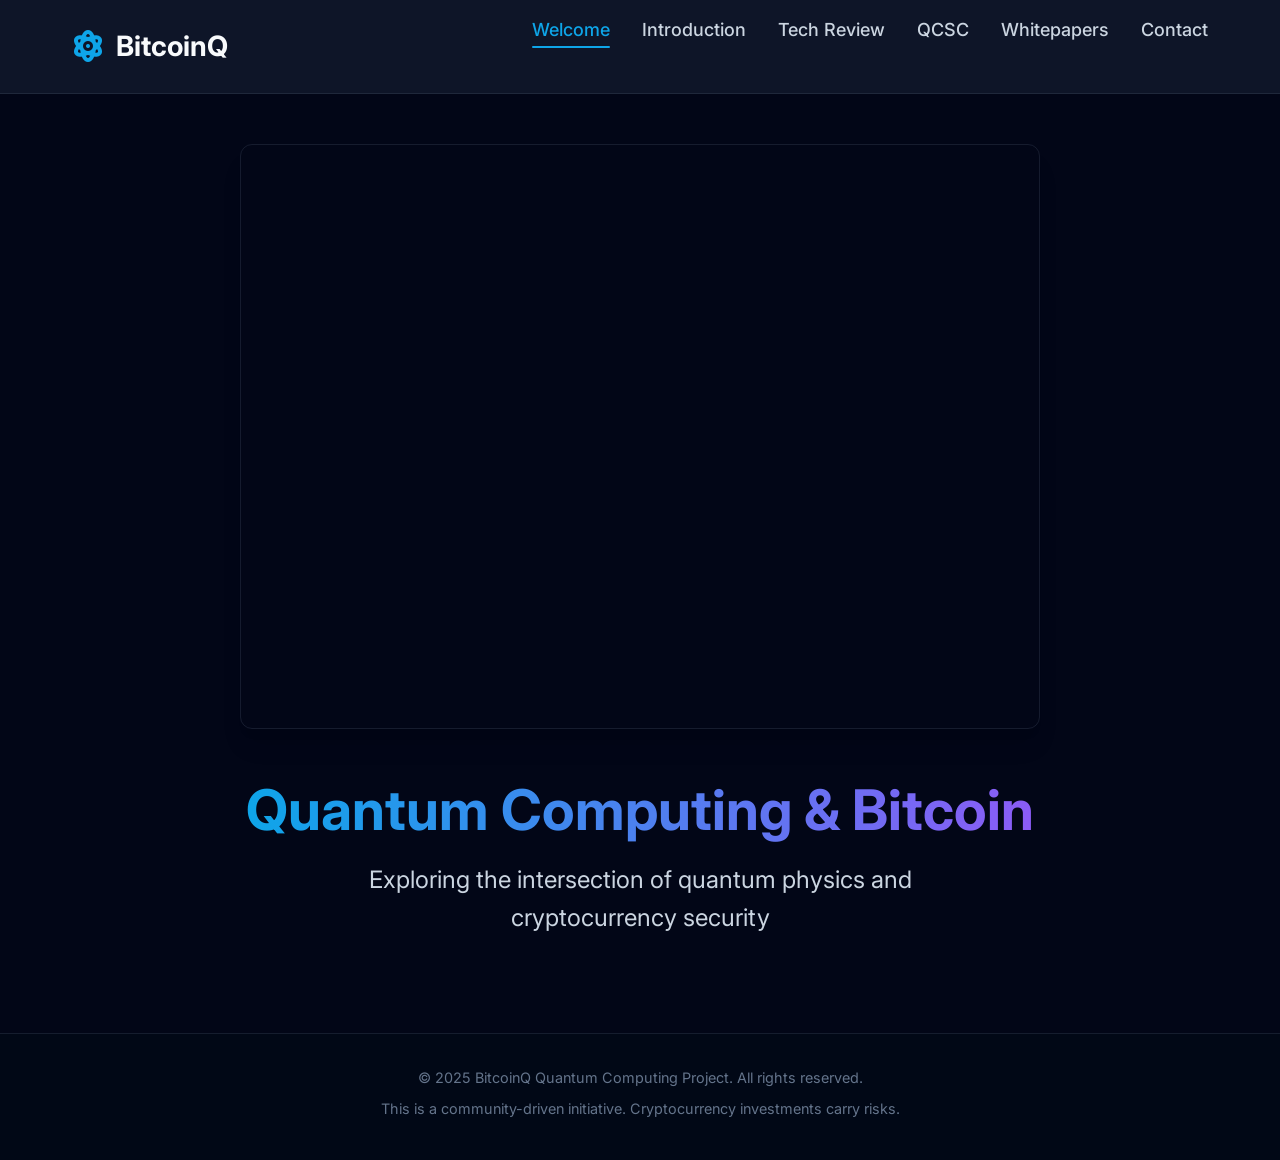
==== bitcoinq/index.html @ c0ad3a56 "Add bitcoinq website + Diamond-Photonics hybrid quantum interconnect whitepapers" ====
<!DOCTYPE html>
<html lang="en">
<head>
    <meta charset="UTF-8">
    <meta name="viewport" content="width=device-width, initial-scale=1.0">
    <title>BitcoinQ - Quantum Computing Project</title>
    <link rel="stylesheet" href="style.css">
    <link rel="preconnect" href="https://fonts.googleapis.com">
    <link rel="preconnect" href="https://fonts.gstatic.com" crossorigin>
    <link href="https://fonts.googleapis.com/css2?family=Inter:wght@300;400;500;600;700&family=JetBrains+Mono:wght@400;500&display=swap" rel="stylesheet">
    <link rel="stylesheet" href="https://cdnjs.cloudflare.com/ajax/libs/font-awesome/6.4.0/css/all.min.css">
</head>
<body>
    <!-- Navigation -->
    <nav class="navbar">
        <div class="nav-container">
            <div class="logo">
                <i class="fas fa-atom"></i>
                <span>BitcoinQ</span>
            </div>
            <ul class="nav-menu">
                <li><a href="#welcome" class="nav-link active" data-page="welcome">Welcome</a></li>
                <li><a href="#introduction" class="nav-link" data-page="introduction">Introduction</a></li>
                <li><a href="#techreview" class="nav-link" data-page="techreview">Tech Review</a></li>
                <li><a href="#qcsc" class="nav-link" data-page="qcsc">QCSC</a></li>
                <li><a href="#whitepapers" class="nav-link" data-page="whitepapers">Whitepapers</a></li>
                <li><a href="#contact" class="nav-link" data-page="contact">Contact</a></li>
            </ul>
            <button class="menu-toggle" aria-label="Toggle menu">
                <i class="fas fa-bars"></i>
            </button>
        </div>
    </nav>

    <!-- Main Content -->
    <main class="main-content">
        <!-- Welcome Page -->
        <section id="welcome" class="page active">
            <div class="welcome-container">
                <div class="gif-container">
                    <img src="double-slit%20experiment.gif" alt="Double Slit Experiment GIF" class="welcome-gif" loop>
                </div>
                <div class="welcome-text">
                    <h1>Quantum Computing & Bitcoin</h1>
                    <p>Exploring the intersection of quantum physics and cryptocurrency security</p>
                </div>
            </div>
        </section>

        <!-- Introduction Page -->
        <section id="introduction" class="page">
            <div class="intro-container">
                <h1><i class="fas fa-book-open"></i> Introduction</h1>
                <div class="content-card">
                    <div class="readme-content">
                        <h2>BitcoinQ Quantum Computing Project</h2>
                        <p>BitcoinQ is a community-driven quantum computing project with a 5-10 year timeline, aiming to raise 100-500 Bitcoins per year through crowdfunding to develop a quantum computer.</p>
                        
                        <h3>Project Goal</h3>
                        <p>The primary goal is to upgrade approximately 4 million old Bitcoin addresses using P2PK (direct public key) to quantum-resistant addresses.</p>
                        
                        <h3>Potential Profits</h3>
                        <p>50%, or 2 million Bitcoins, will be charged as a technical service fee. This fee will be distributed as follows:</p>
                        <ul>
                            <li>50% of the technical service fee will be airdropped to crowdfunding participants</li>
                            <li>50% will be used as administrative fees</li>
                        </ul>
                        
                        <h3>Vision</h3>
                        <p>This project represents a pioneering effort to future-proof Bitcoin against quantum computing threats while creating a sustainable funding model for quantum computing research and development.</p>
                    </div>
                </div>
                <div class="info-boxes">
                    <div class="info-box">
                        <i class="fas fa-calendar-alt"></i>
                        <h4>Timeline</h4>
                        <p>5-10 years</p>
                    </div>
                    <div class="info-box">
                        <i class="fas fa-flask"></i>
                        <h4>R&D budget</h4>
                        <p>100-500 BTC/year</p>
                    </div>
                    <div class="info-box">
                        <i class="fas fa-shield-alt"></i>
                        <h4>Bitcoins to be protected</h4>
                        <p>~4 million</p>
                    </div>
                </div>
            </div>
        </section>

        <!-- Tech Review Page -->
        <section id="techreview" class="page">
            <div class="intro-container">
                <h1><i class="fas fa-gem"></i> Diamond NV Center</h1>
                <div class="content-card">
                    <div class="readme-content">
                        <h2>Introduction to NV Centers</h2>
                        <p>Diamond Nitrogen-Vacancy (NV) centers are point defect structures formed in the diamond lattice where a nitrogen atom replaces a carbon atom, creating a vacancy adjacent to the nitrogen. NV centers exhibit C₃ᵥ symmetry along the "nitrogen-vacancy" axis.</p>
                        
                        <div class="highlight">
                            <p><i class="fas fa-star"></i> <strong>Key Feature:</strong> NV centers exist in two charge states: NV⁻ (negatively charged) and NV⁰ (electrically neutral). The electron spin states of NV⁻ are easy to polarize and control, making it one of the most extensively studied quantum bit carriers today.</p>
                        </div>

                        <h2>Physical Properties</h2>
                        <h3>Electron Spin Energy Levels</h3>
                        <p>The electron spin energy levels in NV centers can be manipulated using microwave fields. When the microwave energy matches the energy difference between spin levels, electrons in the lower energy state absorb microwave energy and undergo resonant transitions, changing the electron population distribution among the energy levels.</p>
                        
                        <h3>Zero-Field Splitting Effect</h3>
                        <p>In the absence of an external magnetic field, the ground state energy levels of the diamond NV center split between the 0 state and the ±1 states, known as zero-field splitting. This effect, arising from the nuclear spins surrounding the NV center, can be utilized for temperature measurement.</p>

                        <h2>Application Areas</h2>
                        <ul>
                            <li><i class="fas fa-magnet"></i> <strong>Magnetic Sensors:</strong> Magnetic field sensing technology based on diamond NV centers can theoretically achieve Tesla-level magnetic measurements</li>
                            <li><i class="fas fa-thermometer-half"></i> <strong>Temperature Sensors:</strong> Diamond NV centers can serve as high-performance temperature sensors</li>
                            <li><i class="fas fa-bolt"></i> <strong>Electric Field Sensors:</strong> High-sensitivity electric field detection using spin properties</li>
                            <li><i class="fas fa-microchip"></i> <strong>Quantum Computing:</strong> NV centers are ideal carriers for quantum bits</li>
                        </ul>

                        <h2>Spin Sensing Technology</h2>
                        <p>The main methods for spin information detection include:</p>
                        <ul>
                            <li><i class="fas fa-lightbulb"></i> <strong>ODMR:</strong> Optically Detected Magnetic Resonance</li>
                            <li><i class="fas fa-wave-pulse"></i> <strong>Ramsey Sequence:</strong> For measuring static magnetic fields</li>
                            <li><i class="fas fa-sync"></i> <strong>Spin Echo Sequence:</strong> For AC magnetic detection</li>
                        </ul>

                        <h2>Integration and Industrialization</h2>
                        <p>Miniaturization and integration are essential for solid-state atomic spin sensing technology. Two main approaches:</p>
                        <ol>
                            <li><strong>Modular Integration:</strong> Integration of optical, microwave, and information processing systems</li>
                            <li><strong>Chip-level Integration:</strong> Using CMOS processes for quantum state preparation, control, and readout</li>
                        </ol>

                        <div class="highlight">
                            <p><i class="fas fa-chart-line"></i> <strong>Market Outlook:</strong> Diamond quantum sensor market projected to exceed $5 billion by 2030.</p>
                        </div>
                    </div>
                </div>
                <div class="info-boxes">
                    <div class="info-box">
                        <i class="fas fa-temperature-low"></i>
                        <h4>Operating Temp</h4>
                        <p>Room Temperature</p>
                    </div>
                    <div class="info-box">
                        <i class="fas fa-magnet"></i>
                        <h4>Magnetic Sensitivity</h4>
                        <p>1 pT/√Hz</p>
                    </div>
                    <div class="info-box">
                        <i class="fas fa-ruler"></i>
                        <h4>Spatial Resolution</h4>
                        <p>~86 nm</p>
                    </div>
                </div>
            </div>
        </section>

        <!-- QCSC Page -->
        <section id="qcsc" class="page">
            <div class="qcsc-container">
                <h1><i class="fas fa-shield-alt"></i> Quantum Computing Security Council (QCSC)</h1>
                <div class="content-card">
                    <div class="qcsc-content">
                        <h2>About QCSC</h2>
                        <p>The Quantum Computing Security Council (QCSC) is an initiative dedicated to addressing the security challenges posed by quantum computing to cryptographic systems, with a special focus on blockchain and cryptocurrency security.</p>
                        
                        <h3>Mission</h3>
                        <p>Our mission is to develop quantum-resistant cryptographic standards, promote awareness about quantum threats, and facilitate the transition to post-quantum cryptography across the blockchain ecosystem.</p>
                        
                        <h3>Key Initiatives</h3>
                        <ul>
                            <li><strong>Research & Development:</strong> Funding and conducting research on quantum-resistant algorithms</li>
                            <li><strong>Standards Development:</strong> Creating industry standards for post-quantum cryptography</li>
                            <li><strong>Education & Awareness:</strong> Providing resources and training on quantum security threats</li>
                            <li><strong>Collaboration:</strong> Working with industry partners, academia, and government agencies</li>
                        </ul>
                        
                    </div>
                </div>
                
            </div>
        </section>

        <!-- Whitepapers Page -->
        <section id="whitepapers" class="page">
            <div class="intro-container">
                <h1><i class="fas fa-file-alt"></i> Technical Whitepapers</h1>
                <div class="content-card">
                    <div class="readme-content">
                        <h2>Diamond–Photonics Hybrid Quantum Interconnect Architecture</h2>
                        <p>BitcoinQ proposes a quantum interconnect architecture that fuses two breakthrough technologies — Miraex microwave‑optical quantum transducers and diamond NV centers — to build a modular, scalable quantum data center. Available in both Chinese and English.</p>
                        
                        <div class="info-boxes" style="margin-top: 2rem;">
                            <a href="../BitcoinQ-金刚石-光子混合量子互联架构-白皮书.md" target="_blank" class="info-box" style="text-decoration:none;cursor:pointer;">
                                <i class="fas fa-language"></i>
                                <h4>中文版</h4>
                                <p>金刚石-光子混合量子互联架构<br>BitcoinQ — 构建行星级量子资源互联网络</p>
                            </a>
                            <a href="../BitcoinQ-Diamond-Photonics-Hybrid-Quantum-Interconnect-Whitepaper.md" target="_blank" class="info-box" style="text-decoration:none;cursor:pointer;">
                                <i class="fas fa-globe"></i>
                                <h4>English</h4>
                                <p>Diamond–Photonics Hybrid Quantum Interconnect Architecture<br>Building a Planetary‑Scale Quantum Resource Interconnection Network</p>
                            </a>
                        </div>

                        <div class="highlight" style="margin-top: 2rem;">
                            <p><i class="fas fa-calendar-alt"></i> <strong>Published:</strong> June 30, 2026 &middot; <i class="fas fa-file"></i> <strong>Version:</strong> 1.0</p>
                        </div>
                    </div>
                </div>
            </div>
        </section>

        <!-- Contact Page -->
        <section id="contact" class="page">
            <div class="contact-container">
                <h1><i class="fas fa-envelope"></i> Contact</h1>
                <div class="contact-card">
                    <div class="contact-icon">
                        <i class="fas fa-paper-plane"></i>
                    </div>
                    <h2>Get in Touch</h2>
                    <p>For press inquiries, collaboration opportunities, or general questions about the BitcoinQ project, please contact us at:</p>
                    
                    <div class="email-display">
                        <i class="fas fa-envelope"></i>
                        <a href="#" class="email-link" data-email-obfuscated="press[at]bitcoinq[dot]cc">Loading email...</a>
                    </div>
                    
                    <p class="contact-note">We typically respond within 1-2 business days. For urgent matters, please include "URGENT" in the subject line.</p>
                    
                    <div class="contact-info">
                        <div class="info-item">
                            <i class="fas fa-clock"></i>
                            <span>Response Time: 1-2 business days</span>
                        </div>
                        <div class="info-item">
                            <i class="fas fa-globe"></i>
                            <span>Project: BitcoinQ Quantum Computing</span>
                        </div>
                    </div>
                </div>
                
                <div class="social-placeholder">
                    <h3>Follow Our Progress</h3>
                    <p>Community channels and updates will be announced here in the future.</p>
                <div class="social-icons">
                    <a href="https://github.com/bitcoinqtum" target="_blank" class="social-icon">
                        <i class="fab fa-github"></i>
                    </a>
                    <a href="https://bitcointalk.org/index.php?topic=5575187.0" target="_blank" class="social-icon">
                        <img src="Bitcointalk.org_logo.png" alt="Bitcointalk" style="width: 24px; height: 24px;">
                    </a>
                </div>
                </div>
            </div>
        </section>
    </main>

    <!-- Footer -->
    <footer class="footer">
        <div class="footer-content">
            <p>&copy; 2025 BitcoinQ Quantum Computing Project. All rights reserved.</p>
            <p>This is a community-driven initiative. Cryptocurrency investments carry risks.</p>
        </div>
    </footer>

    <script src="script.js"></script>
</body>
</html>
---- bitcoinq/style.css ----
/* Reset and Base Styles */
* {
    margin: 0;
    padding: 0;
    box-sizing: border-box;
}

:root {
    --primary: #0ea5e9;
    --primary-dark: #0284c7;
    --secondary: #8b5cf6;
    --dark: #0f172a;
    --darker: #020617;
    --light: #f8fafc;
    --gray: #64748b;
    --gray-light: #cbd5e1;
    --success: #10b981;
    --warning: #f59e0b;
    --danger: #ef4444;
    
    --shadow: 0 10px 15px -3px rgba(0, 0, 0, 0.1), 0 4px 6px -2px rgba(0, 0, 0, 0.05);
    --shadow-lg: 0 20px 25px -5px rgba(0, 0, 0, 0.1), 0 10px 10px -5px rgba(0, 0, 0, 0.04);
    --radius: 12px;
    --radius-sm: 6px;
    --transition: all 0.3s ease;
}

body {
    font-family: 'Inter', sans-serif;
    background-color: var(--darker);
    color: var(--light);
    line-height: 1.6;
    overflow-x: hidden;
    min-height: 100vh;
}

/* Typography */
h1, h2, h3, h4 {
    font-weight: 700;
    line-height: 1.2;
    margin-bottom: 1rem;
}

h1 {
    font-size: 3rem;
    margin-bottom: 1.5rem;
}

h2 {
    font-size: 2.25rem;
}

h3 {
    font-size: 1.75rem;
}

h4 {
    font-size: 1.25rem;
}

p {
    margin-bottom: 1.5rem;
    font-size: 1.125rem;
    color: var(--gray-light);
}

a {
    color: var(--primary);
    text-decoration: none;
    transition: var(--transition);
}

a:hover {
    color: var(--secondary);
}

ul {
    list-style-position: inside;
    margin-bottom: 1.5rem;
}

li {
    margin-bottom: 0.5rem;
    color: var(--gray-light);
}

/* Navigation */
.navbar {
    position: fixed;
    top: 0;
    left: 0;
    width: 100%;
    background-color: rgba(15, 23, 42, 0.95);
    backdrop-filter: blur(10px);
    z-index: 1000;
    padding: 1rem 0;
    border-bottom: 1px solid rgba(100, 116, 139, 0.2);
}

.nav-container {
    max-width: 1200px;
    margin: 0 auto;
    padding: 0 2rem;
    display: flex;
    justify-content: space-between;
    align-items: center;
}

.logo {
    display: flex;
    align-items: center;
    gap: 0.75rem;
    font-size: 1.75rem;
    font-weight: 700;
    color: var(--light);
}

.logo i {
    color: var(--primary);
    font-size: 2rem;
}

.nav-menu {
    display: flex;
    gap: 2rem;
    list-style: none;
}

.nav-link {
    color: var(--gray-light);
    font-weight: 500;
    font-size: 1.125rem;
    padding: 0.5rem 0;
    position: relative;
}

.nav-link.active {
    color: var(--primary);
}

.nav-link.active::after {
    content: '';
    position: absolute;
    bottom: 0;
    left: 0;
    width: 100%;
    height: 2px;
    background-color: var(--primary);
    border-radius: 2px;
}

.nav-link:hover {
    color: var(--primary);
}

.menu-toggle {
    display: none;
    background: none;
    border: none;
    color: var(--light);
    font-size: 1.5rem;
    cursor: pointer;
}

/* Main Content */
.main-content {
    margin-top: 80px;
}

.page {
    display: none;
    min-height: calc(100vh - 80px);
    padding: 4rem 2rem;
}

.page.active {
    display: block;
}

/* Welcome Page */
.welcome-container {
    max-width: 1200px;
    margin: 0 auto;
    display: flex;
    flex-direction: column;
    align-items: center;
    justify-content: center;
    min-height: calc(100vh - 80px - 8rem);
    text-align: center;
}

.gif-container {
    max-width: 800px;
    margin-bottom: 3rem;
    border-radius: var(--radius);
    overflow: hidden;
    box-shadow: var(--shadow-lg);
    border: 1px solid rgba(100, 116, 139, 0.2);
}

.welcome-gif {
    width: 100%;
    height: auto;
    display: block;
    transition: var(--transition);
}

.welcome-gif:hover {
    transform: scale(1.01);
}

.welcome-text h1 {
    font-size: 3.5rem;
    background: linear-gradient(90deg, var(--primary), var(--secondary));
    -webkit-background-clip: text;
    background-clip: text;
    color: transparent;
    margin-bottom: 1rem;
}

.welcome-text p {
    font-size: 1.5rem;
    color: var(--gray-light);
    max-width: 600px;
    margin: 0 auto 2rem;
}


/* Introduction Page */
.intro-container {
    max-width: 1000px;
    margin: 0 auto;
}

.intro-container h1 {
    text-align: center;
    margin-bottom: 3rem;
}

.intro-container h1 i {
    margin-right: 1rem;
    color: var(--primary);
}

.content-card {
    background-color: rgba(15, 23, 42, 0.8);
    border-radius: var(--radius);
    padding: 3rem;
    margin-bottom: 3rem;
    border: 1px solid rgba(100, 116, 139, 0.2);
    box-shadow: var(--shadow);
}

.readme-content h2 {
    color: var(--primary);
    margin-bottom: 1.5rem;
}

.readme-content h3 {
    color: var(--light);
    margin-top: 2rem;
    margin-bottom: 1rem;
}

.readme-content ul {
    background-color: rgba(2, 8, 23, 0.5);
    border-radius: var(--radius-sm);
    padding: 1.5rem 2rem;
    margin-top: 1rem;
}

.info-boxes {
    display: grid;
    grid-template-columns: repeat(auto-fit, minmax(250px, 1fr));
    gap: 2rem;
    margin-top: 3rem;
}

.info-box {
    background: linear-gradient(135deg, rgba(14, 165, 233, 0.1), rgba(139, 92, 246, 0.1));
    border-radius: var(--radius);
    padding: 2rem;
    text-align: center;
    border: 1px solid rgba(100, 116, 139, 0.2);
    transition: var(--transition);
}

.info-box:hover {
    transform: translateY(-5px);
    box-shadow: var(--shadow-lg);
}

.info-box i {
    font-size: 2.5rem;
    color: var(--primary);
    margin-bottom: 1rem;
}

.info-box h4 {
    color: var(--light);
    margin-bottom: 0.5rem;
}

.info-box p {
    color: var(--gray-light);
    margin-bottom: 0;
    font-size: 1.25rem;
    font-weight: 600;
}

/* QCSC Page */
.qcsc-container {
    max-width: 1000px;
    margin: 0 auto;
}

.qcsc-container h1 {
    text-align: center;
    margin-bottom: 3rem;
}

.qcsc-container h1 i {
    margin-right: 1rem;
    color: var(--primary);
}

.qcsc-content h2 {
    color: var(--primary);
    margin-bottom: 1.5rem;
}

.qcsc-content h3 {
    color: var(--light);
    margin-top: 2rem;
    margin-bottom: 1rem;
}

.qcsc-content ul {
    background-color: rgba(2, 8, 23, 0.5);
    border-radius: var(--radius-sm);
    padding: 1.5rem 2rem;
    margin-top: 1rem;
}

.qcsc-content ul li {
    margin-bottom: 0.75rem;
}


/* Contact Page */
.contact-container {
    max-width: 800px;
    margin: 0 auto;
}

.contact-container h1 {
    text-align: center;
    margin-bottom: 3rem;
}

.contact-container h1 i {
    margin-right: 1rem;
    color: var(--primary);
}

.contact-card {
    background-color: rgba(15, 23, 42, 0.8);
    border-radius: var(--radius);
    padding: 3rem;
    text-align: center;
    border: 1px solid rgba(100, 116, 139, 0.2);
    box-shadow: var(--shadow);
    margin-bottom: 3rem;
}

.contact-icon {
    font-size: 4rem;
    color: var(--primary);
    margin-bottom: 1.5rem;
}

.contact-card h2 {
    color: var(--light);
    margin-bottom: 1rem;
}

.contact-card > p {
    max-width: 600px;
    margin: 0 auto 2rem;
}

.email-display {
    display: inline-flex;
    align-items: center;
    gap: 1rem;
    background: linear-gradient(135deg, rgba(14, 165, 233, 0.1), rgba(139, 92, 246, 0.1));
    padding: 1.5rem 2.5rem;
    border-radius: var(--radius);
    margin: 2rem 0;
    border: 1px solid rgba(100, 116, 139, 0.2);
}

.email-display i {
    font-size: 1.5rem;
    color: var(--primary);
}

.email-link {
    font-size: 1.75rem;
    font-weight: 600;
    color: var(--primary);
}

.email-link:hover {
    color: var(--secondary);
}

.contact-note {
    font-size: 1rem;
    color: var(--gray);
    margin-top: 2rem;
    font-style: italic;
}

.contact-info {
    display: flex;
    justify-content: center;
    flex-wrap: wrap;
    gap: 2rem;
    margin-top: 2rem;
    padding-top: 2rem;
    border-top: 1px solid rgba(100, 116, 139, 0.2);
}

.info-item {
    display: flex;
    align-items: center;
    gap: 0.75rem;
    color: var(--gray-light);
}

.info-item i {
    color: var(--primary);
}

.social-placeholder {
    text-align: center;
    padding: 2rem;
    background-color: rgba(15, 23, 42, 0.5);
    border-radius: var(--radius);
    border: 1px dashed rgba(100, 116, 139, 0.3);
}

.social-placeholder h3 {
    color: var(--light);
    margin-bottom: 1rem;
}

.social-icons {
    display: flex;
    justify-content: center;
    gap: 1.5rem;
    margin-top: 2rem;
}

.social-icon {
    width: 60px;
    height: 60px;
    border-radius: 50%;
    background-color: rgba(14, 165, 233, 0.1);
    display: flex;
    align-items: center;
    justify-content: center;
    font-size: 1.5rem;
    color: var(--primary);
    border: 1px solid rgba(100, 116, 139, 0.2);
    transition: var(--transition);
    cursor: pointer;
}

.social-icon:hover {
    background-color: rgba(14, 165, 233, 0.2);
    transform: translateY(-3px);
}

/* Footer */
.footer {
    background-color: rgba(2, 8, 23, 0.9);
    padding: 2rem;
    text-align: center;
    border-top: 1px solid rgba(100, 116, 139, 0.2);
    margin-top: auto;
}

.footer-content p {
    color: var(--gray);
    margin-bottom: 0.5rem;
    font-size: 0.9rem;
}

/* Responsive Design */
@media (max-width: 768px) {
    h1 {
        font-size: 2.5rem;
    }
    
    h2 {
        font-size: 2rem;
    }
    
    .nav-menu {
        position: fixed;
        top: 80px;
        left: 0;
        width: 100%;
        background-color: var(--dark);
        flex-direction: column;
        align-items: center;
        padding: 2rem 0;
        gap: 1.5rem;
        transform: translateY(-100%);
        opacity: 0;
        visibility: hidden;
        transition: var(--transition);
        border-bottom: 1px solid rgba(100, 116, 139, 0.2);
    }
    
    .nav-menu.active {
        transform: translateY(0);
        opacity: 1;
        visibility: visible;
    }
    
    .menu-toggle {
        display: block;
    }
    
    .welcome-text h1 {
        font-size: 2.5rem;
    }
    
    .welcome-text p {
        font-size: 1.25rem;
    }
    
    .page {
        padding: 3rem 1rem;
    }
    
    .content-card, .contact-card {
        padding: 2rem;
    }
    
    .email-display {
        flex-direction: column;
        gap: 0.75rem;
        padding: 1.5rem;
    }
    
    .email-link {
        font-size: 1.5rem;
    }
    
    .info-boxes {
        grid-template-columns: 1fr;
    }
}

@media (max-width: 480px) {
    .nav-container {
        padding: 0 1rem;
    }
    
    .logo {
        font-size: 1.5rem;
    }
    
    .logo i {
        font-size: 1.75rem;
    }
    
    h1 {
        font-size: 2rem;
    }
    
    .welcome-text h1 {
        font-size: 2rem;
    }
    
    .content-card, .contact-card {
        padding: 1.5rem;
    }
    
    .email-link {
        font-size: 1.25rem;
    }
}
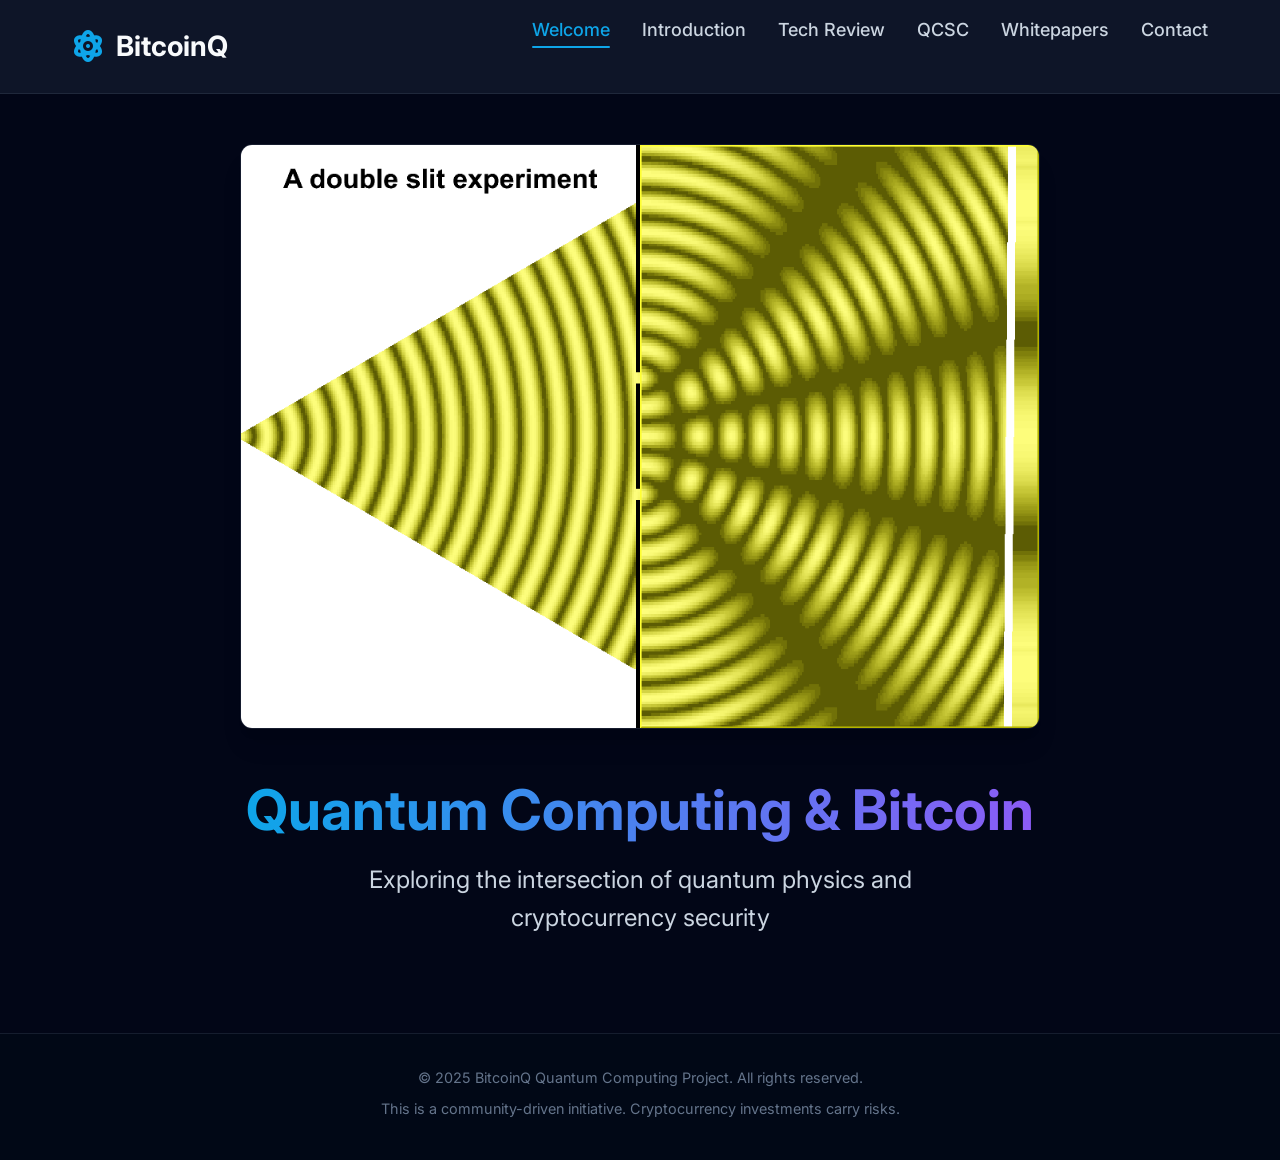
==== commit 9d5921d6: "Fix code review findings: GIF load bug, redundant JS animations, email UX, a11y aria-hidden, dead co" ====
--- a/bitcoinq/index.html
+++ b/bitcoinq/index.html
@@ -15,7 +15,7 @@
     <nav class="navbar">
         <div class="nav-container">
             <div class="logo">
-                <i class="fas fa-atom"></i>
+                <i class="fas fa-atom" aria-hidden="true"></i>
                 <span>BitcoinQ</span>
             </div>
             <ul class="nav-menu">
@@ -27,7 +27,7 @@
                 <li><a href="#contact" class="nav-link" data-page="contact">Contact</a></li>
             </ul>
             <button class="menu-toggle" aria-label="Toggle menu">
-                <i class="fas fa-bars"></i>
+                <i class="fas fa-bars" aria-hidden="true"></i>
             </button>
         </div>
     </nav>
@@ -50,7 +50,7 @@
         <!-- Introduction Page -->
         <section id="introduction" class="page">
             <div class="intro-container">
-                <h1><i class="fas fa-book-open"></i> Introduction</h1>
+                <h1><i class="fas fa-book-open" aria-hidden="true"></i> Introduction</h1>
                 <div class="content-card">
                     <div class="readme-content">
                         <h2>BitcoinQ Quantum Computing Project</h2>
@@ -72,17 +72,17 @@
                 </div>
                 <div class="info-boxes">
                     <div class="info-box">
-                        <i class="fas fa-calendar-alt"></i>
+                        <i class="fas fa-calendar-alt" aria-hidden="true"></i>
                         <h4>Timeline</h4>
                         <p>5-10 years</p>
                     </div>
                     <div class="info-box">
-                        <i class="fas fa-flask"></i>
+                        <i class="fas fa-flask" aria-hidden="true"></i>
                         <h4>R&D budget</h4>
                         <p>100-500 BTC/year</p>
                     </div>
                     <div class="info-box">
-                        <i class="fas fa-shield-alt"></i>
+                        <i class="fas fa-shield-alt" aria-hidden="true"></i>
                         <h4>Bitcoins to be protected</h4>
                         <p>~4 million</p>
                     </div>
@@ -93,14 +93,14 @@
         <!-- Tech Review Page -->
         <section id="techreview" class="page">
             <div class="intro-container">
-                <h1><i class="fas fa-gem"></i> Diamond NV Center</h1>
+                <h1><i class="fas fa-gem" aria-hidden="true"></i> Diamond NV Center</h1>
                 <div class="content-card">
                     <div class="readme-content">
                         <h2>Introduction to NV Centers</h2>
                         <p>Diamond Nitrogen-Vacancy (NV) centers are point defect structures formed in the diamond lattice where a nitrogen atom replaces a carbon atom, creating a vacancy adjacent to the nitrogen. NV centers exhibit C₃ᵥ symmetry along the "nitrogen-vacancy" axis.</p>
                         
                         <div class="highlight">
-                            <p><i class="fas fa-star"></i> <strong>Key Feature:</strong> NV centers exist in two charge states: NV⁻ (negatively charged) and NV⁰ (electrically neutral). The electron spin states of NV⁻ are easy to polarize and control, making it one of the most extensively studied quantum bit carriers today.</p>
+                            <p><i class="fas fa-star" aria-hidden="true"></i> <strong>Key Feature:</strong> NV centers exist in two charge states: NV⁻ (negatively charged) and NV⁰ (electrically neutral). The electron spin states of NV⁻ are easy to polarize and control, making it one of the most extensively studied quantum bit carriers today.</p>
                         </div>
 
                         <h2>Physical Properties</h2>
@@ -112,18 +112,18 @@
 
                         <h2>Application Areas</h2>
                         <ul>
-                            <li><i class="fas fa-magnet"></i> <strong>Magnetic Sensors:</strong> Magnetic field sensing technology based on diamond NV centers can theoretically achieve Tesla-level magnetic measurements</li>
-                            <li><i class="fas fa-thermometer-half"></i> <strong>Temperature Sensors:</strong> Diamond NV centers can serve as high-performance temperature sensors</li>
-                            <li><i class="fas fa-bolt"></i> <strong>Electric Field Sensors:</strong> High-sensitivity electric field detection using spin properties</li>
-                            <li><i class="fas fa-microchip"></i> <strong>Quantum Computing:</strong> NV centers are ideal carriers for quantum bits</li>
+                            <li><i class="fas fa-magnet" aria-hidden="true"></i> <strong>Magnetic Sensors:</strong> Magnetic field sensing technology based on diamond NV centers can theoretically achieve Tesla-level magnetic measurements</li>
+                            <li><i class="fas fa-thermometer-half" aria-hidden="true"></i> <strong>Temperature Sensors:</strong> Diamond NV centers can serve as high-performance temperature sensors</li>
+                            <li><i class="fas fa-bolt" aria-hidden="true"></i> <strong>Electric Field Sensors:</strong> High-sensitivity electric field detection using spin properties</li>
+                            <li><i class="fas fa-microchip" aria-hidden="true"></i> <strong>Quantum Computing:</strong> NV centers are ideal carriers for quantum bits</li>
                         </ul>
 
                         <h2>Spin Sensing Technology</h2>
                         <p>The main methods for spin information detection include:</p>
                         <ul>
-                            <li><i class="fas fa-lightbulb"></i> <strong>ODMR:</strong> Optically Detected Magnetic Resonance</li>
-                            <li><i class="fas fa-wave-pulse"></i> <strong>Ramsey Sequence:</strong> For measuring static magnetic fields</li>
-                            <li><i class="fas fa-sync"></i> <strong>Spin Echo Sequence:</strong> For AC magnetic detection</li>
+                            <li><i class="fas fa-lightbulb" aria-hidden="true"></i> <strong>ODMR:</strong> Optically Detected Magnetic Resonance</li>
+                            <li><i class="fas fa-wave-pulse" aria-hidden="true"></i> <strong>Ramsey Sequence:</strong> For measuring static magnetic fields</li>
+                            <li><i class="fas fa-sync" aria-hidden="true"></i> <strong>Spin Echo Sequence:</strong> For AC magnetic detection</li>
                         </ul>
 
                         <h2>Integration and Industrialization</h2>
@@ -134,23 +134,23 @@
                         </ol>
 
                         <div class="highlight">
-                            <p><i class="fas fa-chart-line"></i> <strong>Market Outlook:</strong> Diamond quantum sensor market projected to exceed $5 billion by 2030.</p>
+                            <p><i class="fas fa-chart-line" aria-hidden="true"></i> <strong>Market Outlook:</strong> Diamond quantum sensor market projected to exceed $5 billion by 2030.</p>
                         </div>
                     </div>
                 </div>
                 <div class="info-boxes">
                     <div class="info-box">
-                        <i class="fas fa-temperature-low"></i>
+                        <i class="fas fa-temperature-low" aria-hidden="true"></i>
                         <h4>Operating Temp</h4>
                         <p>Room Temperature</p>
                     </div>
                     <div class="info-box">
-                        <i class="fas fa-magnet"></i>
+                        <i class="fas fa-magnet" aria-hidden="true"></i>
                         <h4>Magnetic Sensitivity</h4>
                         <p>1 pT/√Hz</p>
                     </div>
                     <div class="info-box">
-                        <i class="fas fa-ruler"></i>
+                        <i class="fas fa-ruler" aria-hidden="true"></i>
                         <h4>Spatial Resolution</h4>
                         <p>~86 nm</p>
                     </div>
@@ -161,7 +161,7 @@
         <!-- QCSC Page -->
         <section id="qcsc" class="page">
             <div class="qcsc-container">
-                <h1><i class="fas fa-shield-alt"></i> Quantum Computing Security Council (QCSC)</h1>
+                <h1><i class="fas fa-shield-alt" aria-hidden="true"></i> Quantum Computing Security Council (QCSC)</h1>
                 <div class="content-card">
                     <div class="qcsc-content">
                         <h2>About QCSC</h2>
@@ -187,7 +187,7 @@
         <!-- Whitepapers Page -->
         <section id="whitepapers" class="page">
             <div class="intro-container">
-                <h1><i class="fas fa-file-alt"></i> Technical Whitepapers</h1>
+                <h1><i class="fas fa-file-alt" aria-hidden="true"></i> Technical Whitepapers</h1>
                 <div class="content-card">
                     <div class="readme-content">
                         <h2>Diamond–Photonics Hybrid Quantum Interconnect Architecture</h2>
@@ -195,19 +195,19 @@
                         
                         <div class="info-boxes" style="margin-top: 2rem;">
                             <a href="../BitcoinQ-金刚石-光子混合量子互联架构-白皮书.md" target="_blank" class="info-box" style="text-decoration:none;cursor:pointer;">
-                                <i class="fas fa-language"></i>
+                                <i class="fas fa-language" aria-hidden="true"></i>
                                 <h4>中文版</h4>
                                 <p>金刚石-光子混合量子互联架构<br>BitcoinQ — 构建行星级量子资源互联网络</p>
                             </a>
                             <a href="../BitcoinQ-Diamond-Photonics-Hybrid-Quantum-Interconnect-Whitepaper.md" target="_blank" class="info-box" style="text-decoration:none;cursor:pointer;">
-                                <i class="fas fa-globe"></i>
+                                <i class="fas fa-globe" aria-hidden="true"></i>
                                 <h4>English</h4>
                                 <p>Diamond–Photonics Hybrid Quantum Interconnect Architecture<br>Building a Planetary‑Scale Quantum Resource Interconnection Network</p>
                             </a>
                         </div>
 
                         <div class="highlight" style="margin-top: 2rem;">
-                            <p><i class="fas fa-calendar-alt"></i> <strong>Published:</strong> June 30, 2026 &middot; <i class="fas fa-file"></i> <strong>Version:</strong> 1.0</p>
+                            <p><i class="fas fa-calendar-alt" aria-hidden="true"></i> <strong>Published:</strong> June 30, 2026 &middot; <i class="fas fa-file" aria-hidden="true"></i> <strong>Version:</strong> 1.0</p>
                         </div>
                     </div>
                 </div>
@@ -217,28 +217,28 @@
         <!-- Contact Page -->
         <section id="contact" class="page">
             <div class="contact-container">
-                <h1><i class="fas fa-envelope"></i> Contact</h1>
+                <h1><i class="fas fa-envelope" aria-hidden="true"></i> Contact</h1>
                 <div class="contact-card">
                     <div class="contact-icon">
-                        <i class="fas fa-paper-plane"></i>
+                        <i class="fas fa-paper-plane" aria-hidden="true"></i>
                     </div>
                     <h2>Get in Touch</h2>
                     <p>For press inquiries, collaboration opportunities, or general questions about the BitcoinQ project, please contact us at:</p>
                     
                     <div class="email-display">
-                        <i class="fas fa-envelope"></i>
-                        <a href="#" class="email-link" data-email-obfuscated="press[at]bitcoinq[dot]cc">Loading email...</a>
+                        <i class="fas fa-envelope" aria-hidden="true"></i>
+                        <a href="javascript:void(0)" class="email-link" data-email-obfuscated="press[at]bitcoinq[dot]cc">Loading email...</a>
                     </div>
                     
                     <p class="contact-note">We typically respond within 1-2 business days. For urgent matters, please include "URGENT" in the subject line.</p>
                     
                     <div class="contact-info">
                         <div class="info-item">
-                            <i class="fas fa-clock"></i>
+                            <i class="fas fa-clock" aria-hidden="true"></i>
                             <span>Response Time: 1-2 business days</span>
                         </div>
                         <div class="info-item">
-                            <i class="fas fa-globe"></i>
+                            <i class="fas fa-globe" aria-hidden="true"></i>
                             <span>Project: BitcoinQ Quantum Computing</span>
                         </div>
                     </div>
